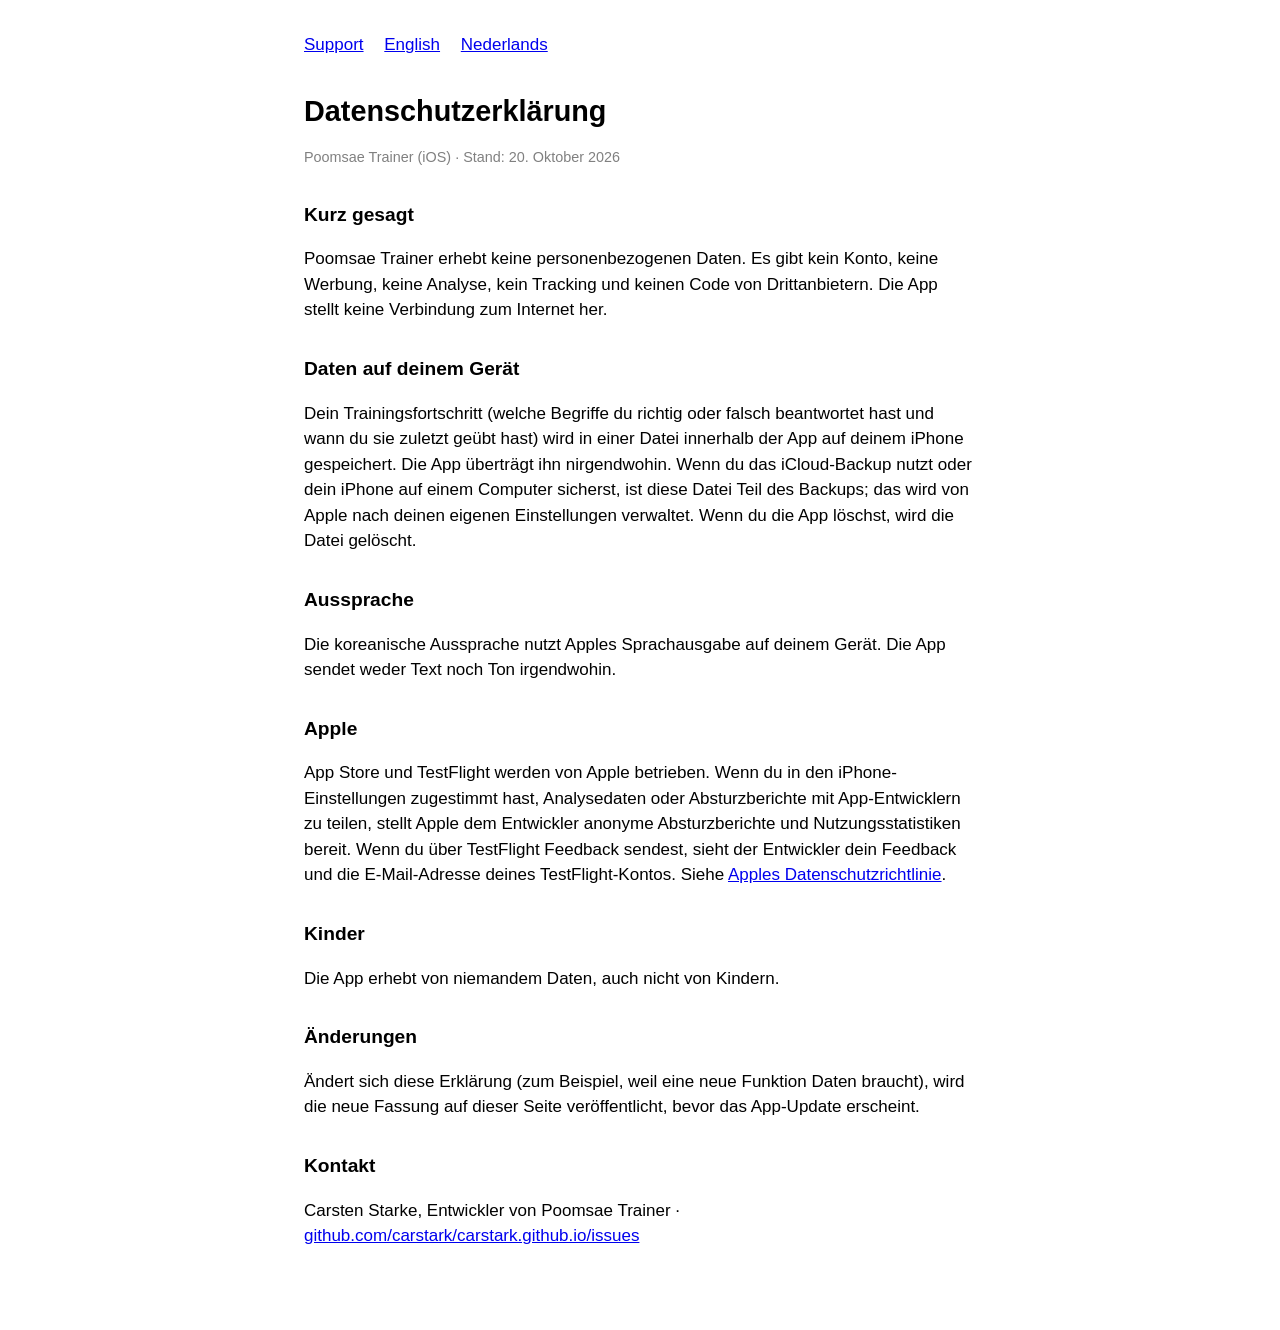
==== poomsaetrainer/privacy-de.html @ edad0380 "Add files via upload" ====
<!DOCTYPE html>
<html lang="de">
<head>
    <meta charset="utf-8">
    <meta name="viewport" content="width=device-width, initial-scale=1">
    <title>Poomsae Trainer – Datenschutzerklärung</title>
    <link rel="stylesheet" href="style.css">
</head>
<body>
    <nav><a href="index.html#de">Support</a> <a href="privacy.html">English</a> <a href="privacy-nl.html">Nederlands</a></nav>
    <h1>Datenschutzerklärung</h1>
    <p class="updated">Poomsae Trainer (iOS) · Stand: 20. Oktober 2026</p>

    <h2>Kurz gesagt</h2>
    <p>Poomsae Trainer erhebt keine personenbezogenen Daten. Es gibt kein Konto, keine Werbung, keine Analyse,
        kein Tracking und keinen Code von Drittanbietern. Die App stellt keine Verbindung zum Internet her.</p>

    <h2>Daten auf deinem Gerät</h2>
    <p>Dein Trainingsfortschritt (welche Begriffe du richtig oder falsch beantwortet hast und wann du sie zuletzt
        geübt hast) wird in einer Datei innerhalb der App auf deinem iPhone gespeichert. Die App überträgt ihn nirgendwohin.
        Wenn du das iCloud-Backup nutzt oder dein iPhone auf einem Computer sicherst, ist diese Datei Teil des Backups;
        das wird von Apple nach deinen eigenen Einstellungen verwaltet. Wenn du die App löschst, wird die Datei gelöscht.</p>

    <h2>Aussprache</h2>
    <p>Die koreanische Aussprache nutzt Apples Sprachausgabe auf deinem Gerät. Die App sendet weder Text noch Ton irgendwohin.</p>

    <h2>Apple</h2>
    <p>App Store und TestFlight werden von Apple betrieben. Wenn du in den iPhone-Einstellungen zugestimmt hast,
        Analysedaten oder Absturzberichte mit App-Entwicklern zu teilen, stellt Apple dem Entwickler anonyme
        Absturzberichte und Nutzungsstatistiken bereit. Wenn du über TestFlight Feedback sendest, sieht der Entwickler
        dein Feedback und die E-Mail-Adresse deines TestFlight-Kontos. Siehe
        <a href="https://www.apple.com/de/legal/privacy/">Apples Datenschutzrichtlinie</a>.</p>

    <h2>Kinder</h2>
    <p>Die App erhebt von niemandem Daten, auch nicht von Kindern.</p>

    <h2>Änderungen</h2>
    <p>Ändert sich diese Erklärung (zum Beispiel, weil eine neue Funktion Daten braucht), wird die neue Fassung auf
        dieser Seite veröffentlicht, bevor das App-Update erscheint.</p>

    <h2>Kontakt</h2>
    <p>Carsten Starke, Entwickler von Poomsae Trainer ·
        <a href="https://github.com/carstark/carstark.github.io/issues">github.com/carstark/carstark.github.io/issues</a></p>
</body>
</html>
---- poomsaetrainer/style.css ----
:root { color-scheme: light dark; }
body {
    font: 17px/1.5 -apple-system, BlinkMacSystemFont, "Segoe UI", Roboto, sans-serif;
    max-width: 42rem;
    margin: 0 auto;
    padding: 2rem 1.25rem 4rem;
}
h1 { font-size: 1.8rem; margin-bottom: 0.25rem; }
h2 { font-size: 1.2rem; margin-top: 2rem; }
nav { margin-bottom: 2rem; }
nav a { margin-right: 1rem; }
.updated { color: gray; font-size: 0.9rem; }
section { border-top: 1px solid rgba(128, 128, 128, 0.3); padding-top: 0.5rem; margin-top: 2rem; }
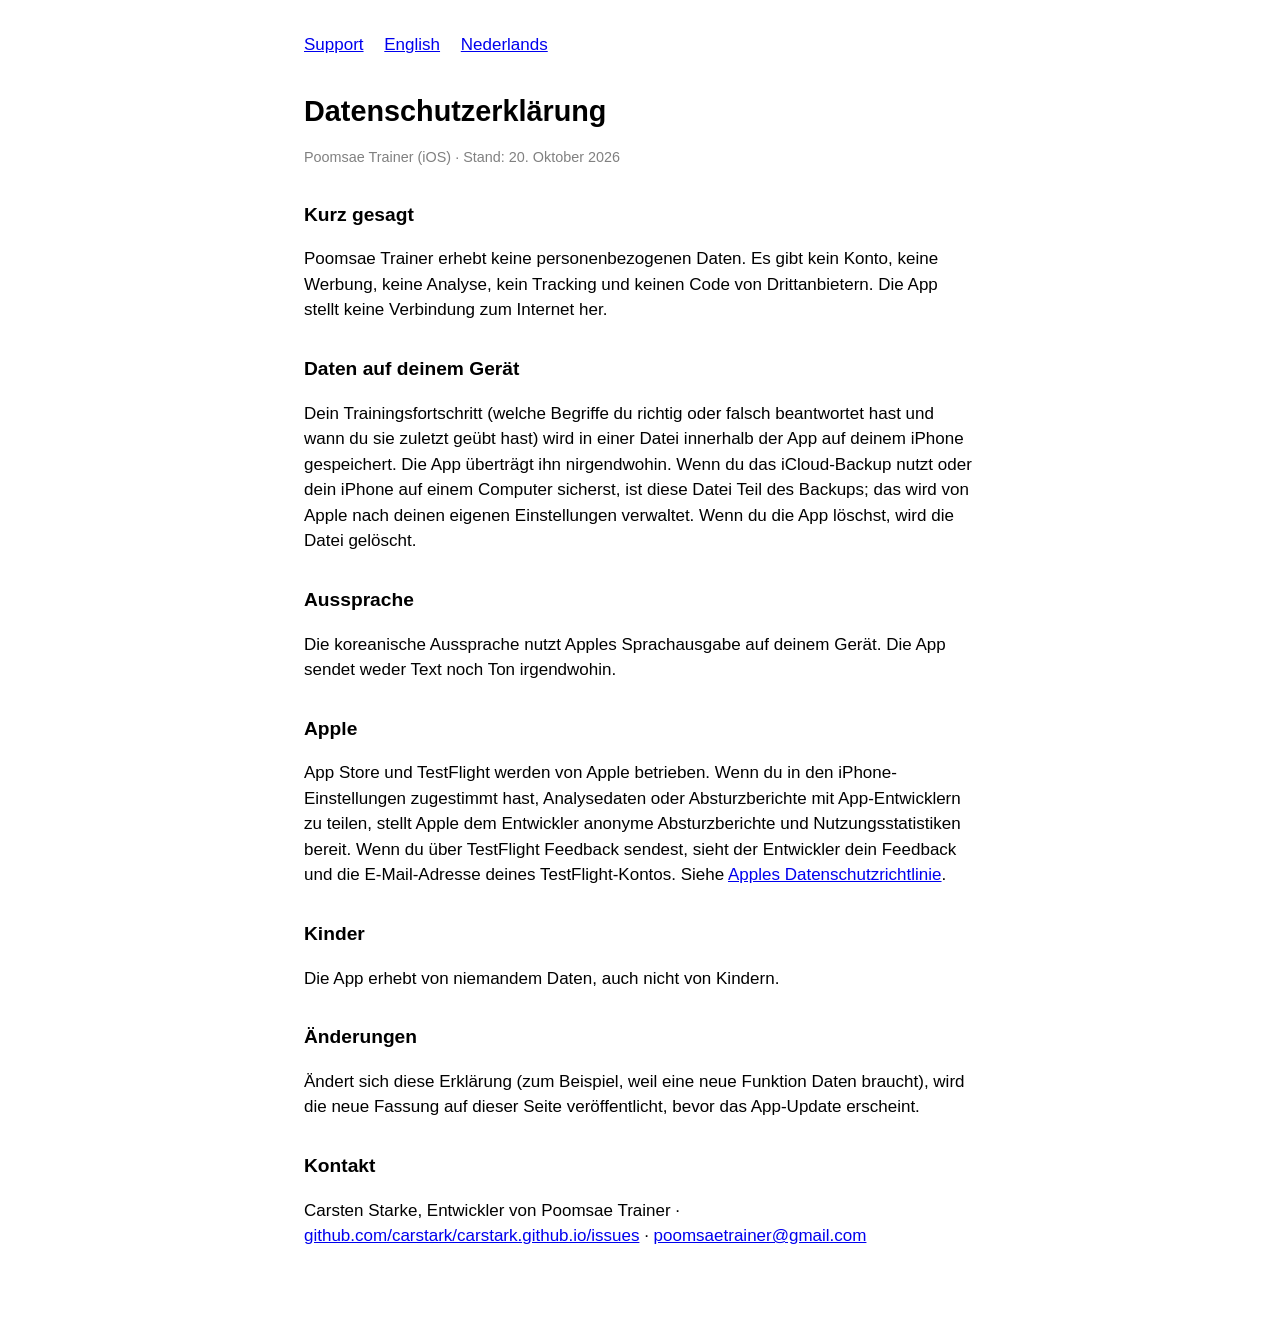
==== commit 0297b25d: "Add files via upload" ====
--- a/poomsaetrainer/privacy-de.html
+++ b/poomsaetrainer/privacy-de.html
@@ -40,6 +40,7 @@
 
     <h2>Kontakt</h2>
     <p>Carsten Starke, Entwickler von Poomsae Trainer ·
-        <a href="https://github.com/carstark/carstark.github.io/issues">github.com/carstark/carstark.github.io/issues</a></p>
+        <a href="https://github.com/carstark/carstark.github.io/issues">github.com/carstark/carstark.github.io/issues</a> ·
+        <a href="mailto:poomsaetrainer@gmail.com">poomsaetrainer@gmail.com</a></p>
 </body>
 </html>
